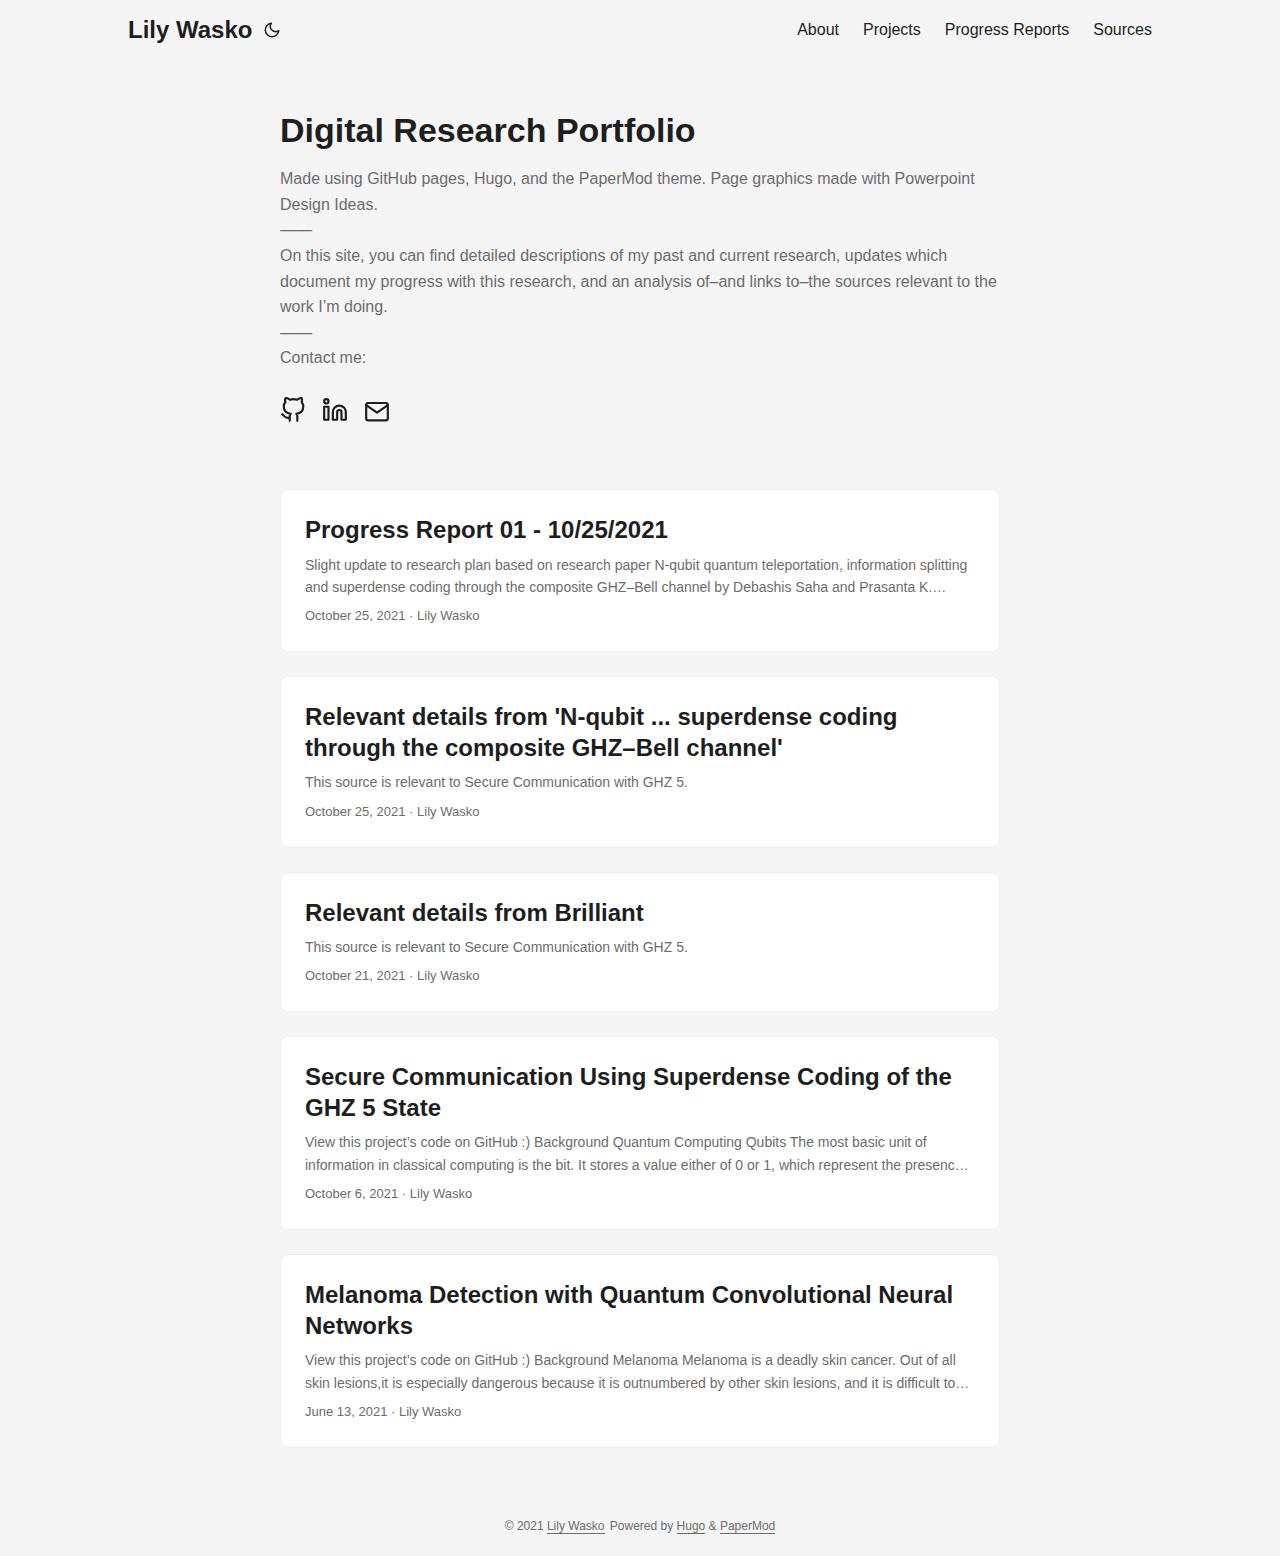
==== index.html @ b78b4230 "version 4.0" ====
<!DOCTYPE html>
<html lang="en" dir="auto">

<head><meta charset="utf-8">
<meta http-equiv="X-UA-Compatible" content="IE=edge">
<meta name="viewport" content="width=device-width, initial-scale=1, shrink-to-fit=no">
<meta name="robots" content="index, follow">
<title>Lily Wasko</title>

<meta name="description" content="">
<meta name="author" content="Lily Wasko">
<link rel="canonical" href="https://8-bit-confusion.github.io/" />
<link crossorigin="anonymous" href="/assets/css/stylesheet.min.6f60056d44d3f7eb69a4bc6c332b59960f3a995802bded244750232f33713c49.css" integrity="sha256-b2AFbUTT9&#43;tppLxsMytZlg86mVgCve0kR1AjLzNxPEk=" rel="preload stylesheet" as="style">
<link rel="icon" href="https://8-bit-confusion.github.io/favicon.ico">
<link rel="icon" type="image/png" sizes="16x16" href="https://8-bit-confusion.github.io/favicon-16x16.png">
<link rel="icon" type="image/png" sizes="32x32" href="https://8-bit-confusion.github.io/favicon-32x32.png">
<link rel="apple-touch-icon" href="https://8-bit-confusion.github.io/apple-touch-icon.png">
<link rel="mask-icon" href="https://8-bit-confusion.github.io/safari-pinned-tab.svg">
<meta name="theme-color" content="#2e2e33">
<meta name="msapplication-TileColor" content="#2e2e33">
<meta name="generator" content="Hugo 0.83.1" />
<link rel="alternate" type="application/rss+xml" href="https://8-bit-confusion.github.io/index.xml">
<link rel="alternate" type="application/json" href="https://8-bit-confusion.github.io/index.json">
<noscript>
    <style>
        #theme-toggle,
        .top-link {
            display: none;
        }

    </style>
</noscript><meta property="og:title" content="Lily Wasko" />
<meta property="og:description" content="" />
<meta property="og:type" content="website" />
<meta property="og:url" content="https://8-bit-confusion.github.io/" />

<meta name="twitter:card" content="summary"/>
<meta name="twitter:title" content="Lily Wasko"/>
<meta name="twitter:description" content=""/>

<script type="application/ld+json">
{
  "@context": "https://schema.org",
  "@type": "Organization",
  "name": "Lily Wasko",
  "url": "https://8-bit-confusion.github.io",
  "description": "",
  "thumbnailUrl": "https://8-bit-confusion.github.io/favicon.ico",
  "sameAs": [
      "https://github.com/8-bit-confusion", "https://www.linkedin.com/in/lily-wasko", "/"
  ]
}
</script>
</head>

<body class="list" id="top">
<script>
    if (localStorage.getItem("pref-theme") === "dark") {
        document.body.classList.add('dark');
    }

</script>

<header class="header">
    <nav class="nav">
        <div class="logo">
            <a href="https://8-bit-confusion.github.io" accesskey="h" title="Lily Wasko (Alt + H)">Lily Wasko</a>
            <span class="logo-switches">
                <button id="theme-toggle" accesskey="t" title="(Alt + T)">
                    <svg id="moon" xmlns="http://www.w3.org/2000/svg" width="24" height="24" viewBox="0 0 24 24"
                        fill="none" stroke="currentColor" stroke-width="2" stroke-linecap="round"
                        stroke-linejoin="round">
                        <path d="M21 12.79A9 9 0 1 1 11.21 3 7 7 0 0 0 21 12.79z"></path>
                    </svg>
                    <svg id="sun" xmlns="http://www.w3.org/2000/svg" width="24" height="24" viewBox="0 0 24 24"
                        fill="none" stroke="currentColor" stroke-width="2" stroke-linecap="round"
                        stroke-linejoin="round">
                        <circle cx="12" cy="12" r="5"></circle>
                        <line x1="12" y1="1" x2="12" y2="3"></line>
                        <line x1="12" y1="21" x2="12" y2="23"></line>
                        <line x1="4.22" y1="4.22" x2="5.64" y2="5.64"></line>
                        <line x1="18.36" y1="18.36" x2="19.78" y2="19.78"></line>
                        <line x1="1" y1="12" x2="3" y2="12"></line>
                        <line x1="21" y1="12" x2="23" y2="12"></line>
                        <line x1="4.22" y1="19.78" x2="5.64" y2="18.36"></line>
                        <line x1="18.36" y1="5.64" x2="19.78" y2="4.22"></line>
                    </svg>
                </button>
            </span>
        </div>
        <ul id="menu">
            <li>
                <a href="https://8-bit-confusion.github.io/about/" title="About">
                    <span>About</span>
                </a>
            </li>
            <li>
                <a href="https://8-bit-confusion.github.io/en/projects/" title="Projects">
                    <span>Projects</span>
                </a>
            </li>
            <li>
                <a href="https://8-bit-confusion.github.io/progress-reports" title="Progress Reports">
                    <span>Progress Reports</span>
                </a>
            </li>
            <li>
                <a href="https://8-bit-confusion.github.io/sources/" title="Sources">
                    <span>Sources</span>
                </a>
            </li>
        </ul>
    </nav>
</header>
<main class="main"> 
<article class="first-entry home-info">
    <header class="entry-header">
        <h1>Digital Research Portfolio</h1>
    </header>
    <section class="entry-content">
        <p>Made using GitHub pages, Hugo, and the PaperMod theme. Page graphics made with Powerpoint Design Ideas. <br> &mdash;&mdash; <br> On this site, you can find detailed descriptions of my past and current research, updates which document my progress with this research, and an analysis of&ndash;and links to&ndash;the sources relevant to the work I&rsquo;m doing. <br> &mdash;&mdash; <br> Contact me:</p>
    </section>
    <footer class="entry-footer">
        <div class="social-icons">
    <a href="https://github.com/8-bit-confusion" target="_blank" rel="noopener noreferrer me" title="Github">
        <svg xmlns="http://www.w3.org/2000/svg" viewBox="0 0 24 24" fill="none" stroke="currentColor" stroke-width="2"
    stroke-linecap="round" stroke-linejoin="round">
    <path
        d="M9 19c-5 1.5-5-2.5-7-3m14 6v-3.87a3.37 3.37 0 0 0-.94-2.61c3.14-.35 6.44-1.54 6.44-7A5.44 5.44 0 0 0 20 4.77 5.07 5.07 0 0 0 19.91 1S18.73.65 16 2.48a13.38 13.38 0 0 0-7 0C6.27.65 5.09 1 5.09 1A5.07 5.07 0 0 0 5 4.77a5.44 5.44 0 0 0-1.5 3.78c0 5.42 3.3 6.61 6.44 7A3.37 3.37 0 0 0 9 18.13V22">
    </path>
</svg>
    </a>
    <a href="https://www.linkedin.com/in/lily-wasko" target="_blank" rel="noopener noreferrer me" title="Linkedin">
        <svg xmlns="http://www.w3.org/2000/svg" viewBox="0 0 24 24" fill="none" stroke="currentColor" stroke-width="2"
    stroke-linecap="round" stroke-linejoin="round">
    <path d="M16 8a6 6 0 0 1 6 6v7h-4v-7a2 2 0 0 0-2-2 2 2 0 0 0-2 2v7h-4v-7a6 6 0 0 1 6-6z"></path>
    <rect x="2" y="9" width="4" height="12"></rect>
    <circle cx="4" cy="4" r="2"></circle>
</svg>
    </a>
    <a href="/" target="_blank" rel="noopener noreferrer me" title="Email">
        <svg xmlns="http://www.w3.org/2000/svg" viewBox="0 0 24 21" fill="none" stroke="currentColor" stroke-width="2"
    stroke-linecap="round" stroke-linejoin="round">
    <path d="M4 4h16c1.1 0 2 .9 2 2v12c0 1.1-.9 2-2 2H4c-1.1 0-2-.9-2-2V6c0-1.1.9-2 2-2z"></path>
    <polyline points="22,6 12,13 2,6"></polyline>
</svg>
    </a>
</div>

    </footer>
</article>

<article class="post-entry"> 
  <header class="entry-header">
    <h2>Progress Report 01 - 10/25/2021
    </h2>
  </header>
  <section class="entry-content">
    <p>Slight update to research plan based on research paper
N-qubit quantum teleportation, information splitting and superdense coding through the composite GHZ–Bell channel
by Debashis Saha and Prasanta K. Panigrahi:
Since N&#43;1 qubits must be acted on in order to encode 2N &#43; 1 classical bits, the pure GHZ 5 state is useless for superdense coding, and is being abandoned for the secure communication demo in favor of the composite GHZ-Bell state outlined in the research above....</p>
  </section>
  <footer class="entry-footer">October 25, 2021&nbsp;·&nbsp;Lily Wasko</footer>
  <a class="entry-link" aria-label="post link to Progress Report 01 - 10/25/2021" href="https://8-bit-confusion.github.io/en/progress-reports/10-25-2021/"></a>
</article>

<article class="post-entry"> 
  <header class="entry-header">
    <h2>Relevant details from &#39;N-qubit ... superdense coding through the composite GHZ–Bell channel&#39;
    </h2>
  </header>
  <section class="entry-content">
    <p>This source is relevant to Secure Communication with GHZ 5.</p>
  </section>
  <footer class="entry-footer">October 25, 2021&nbsp;·&nbsp;Lily Wasko</footer>
  <a class="entry-link" aria-label="post link to Relevant details from &#39;N-qubit ... superdense coding through the composite GHZ–Bell channel&#39;" href="https://8-bit-confusion.github.io/en/sources/d-saha-and-p-panigrah/"></a>
</article>

<article class="post-entry"> 
  <header class="entry-header">
    <h2>Relevant details from Brilliant
    </h2>
  </header>
  <section class="entry-content">
    <p>This source is relevant to Secure Communication with GHZ 5.</p>
  </section>
  <footer class="entry-footer">October 21, 2021&nbsp;·&nbsp;Lily Wasko</footer>
  <a class="entry-link" aria-label="post link to Relevant details from Brilliant" href="https://8-bit-confusion.github.io/en/sources/brilliant/"></a>
</article>

<article class="post-entry"> 
  <header class="entry-header">
    <h2>Secure Communication Using Superdense Coding of the GHZ 5 State
    </h2>
  </header>
  <section class="entry-content">
    <p>View this project’s code on GitHub :)
Background  Quantum Computing  Qubits  The most basic unit of information in classical computing is the bit. It stores a value either of 0 or 1, which represent the presence or absence of electrons in a transistor.
In quantum computing, however, the most basic unit of information is the qubit. A qubit, like a bit, can store either 0 or 1, but it also has the unique ability to store a value that is both 0 and 1: a superposition state....</p>
  </section>
  <footer class="entry-footer">October 6, 2021&nbsp;·&nbsp;Lily Wasko</footer>
  <a class="entry-link" aria-label="post link to Secure Communication Using Superdense Coding of the GHZ 5 State" href="https://8-bit-confusion.github.io/en/projects/qsdc-comm/"></a>
</article>

<article class="post-entry"> 
  <header class="entry-header">
    <h2>Melanoma Detection with Quantum Convolutional Neural Networks
    </h2>
  </header>
  <section class="entry-content">
    <p>View this project’s code on GitHub :)
Background  Melanoma  Melanoma is a deadly skin cancer. Out of all skin lesions,it is especially dangerous because it is outnumbered by other skin lesions, and it is difficult to identify. However, melanoma is best treated when caught early, so treatment relies on rapid identification.
According to the Skin Cancer Foundation, an estimated 7,180 people will die from melanoma in 2021 alone....</p>
  </section>
  <footer class="entry-footer">June 13, 2021&nbsp;·&nbsp;Lily Wasko</footer>
  <a class="entry-link" aria-label="post link to Melanoma Detection with Quantum Convolutional Neural Networks" href="https://8-bit-confusion.github.io/en/projects/mdwqcnn/"></a>
</article>
    </main>
    
<footer class="footer">
    <span>&copy; 2021 <a href="https://8-bit-confusion.github.io">Lily Wasko</a></span>
    <span>
        Powered by
        <a href="https://gohugo.io/" rel="noopener noreferrer" target="_blank">Hugo</a> &
        <a href="https://git.io/hugopapermod" rel="noopener" target="_blank">PaperMod</a>
    </span>
</footer>
<a href="#top" aria-label="go to top" title="Go to Top (Alt + G)" class="top-link" id="top-link" accesskey="g">
    <svg xmlns="http://www.w3.org/2000/svg" viewBox="0 0 12 6" fill="currentColor">
        <path d="M12 6H0l6-6z" />
    </svg>
</a>

<script>
    let menu = document.getElementById('menu')
    menu.scrollLeft = localStorage.getItem("menu-scroll-position");
    menu.onscroll = function () {
        localStorage.setItem("menu-scroll-position", menu.scrollLeft);
    }

    document.querySelectorAll('a[href^="#"]').forEach(anchor => {
        anchor.addEventListener("click", function (e) {
            e.preventDefault();
            var id = this.getAttribute("href").substr(1);
            if (!window.matchMedia('(prefers-reduced-motion: reduce)').matches) {
                document.querySelector(`[id='${decodeURIComponent(id)}']`).scrollIntoView({
                    behavior: "smooth"
                });
            } else {
                document.querySelector(`[id='${decodeURIComponent(id)}']`).scrollIntoView();
            }
            if (id === "top") {
                history.replaceState(null, null, " ");
            } else {
                history.pushState(null, null, `#${id}`);
            }
        });
    });

</script>
<script>
    var mybutton = document.getElementById("top-link");
    window.onscroll = function () {
        if (document.body.scrollTop > 800 || document.documentElement.scrollTop > 800) {
            mybutton.style.visibility = "visible";
            mybutton.style.opacity = "1";
        } else {
            mybutton.style.visibility = "hidden";
            mybutton.style.opacity = "0";
        }
    };

</script>
<script>
    document.getElementById("theme-toggle").addEventListener("click", () => {
        if (document.body.className.includes("dark")) {
            document.body.classList.remove('dark');
            localStorage.setItem("pref-theme", 'light');
        } else {
            document.body.classList.add('dark');
            localStorage.setItem("pref-theme", 'dark');
        }
    })

</script>
</body>

</html>
---- assets/css/stylesheet.min.6f60056d44d3f7eb69a4bc6c332b59960f3a995802bded244750232f33713c49.css ----
:root{--gap:24px;--content-gap:20px;--nav-width:1024px;--main-width:720px;--header-height:60px;--footer-height:60px;--radius:8px;--theme:rgb(255, 255, 255);--entry:rgb(255, 255, 255);--primary:rgb(30, 30, 30);--secondary:rgb(108, 108, 108);--tertiary:rgb(214, 214, 214);--content:rgb(31, 31, 31);--hljs-bg:rgb(28, 29, 33);--code-bg:rgb(245, 245, 245);--border:rgb(238, 238, 238)}.dark{--theme:rgb(29, 30, 32);--entry:rgb(46, 46, 51);--primary:rgb(218, 218, 219);--secondary:rgb(155, 156, 157);--tertiary:rgb(65, 66, 68);--content:rgb(196, 196, 197);--hljs-bg:rgb(46, 46, 51);--code-bg:rgb(55, 56, 62);--border:rgb(51, 51, 51)}.list{background:var(--code-bg)}.dark.list{background:var(--theme)}*,::after,::before{box-sizing:border-box}html{-webkit-tap-highlight-color:transparent;overflow-y:scroll}a,button,body,h1,h2,h3,h4,h5,h6{color:var(--primary)}body{font-family:-apple-system,BlinkMacSystemFont,segoe ui,Roboto,Oxygen,Ubuntu,Cantarell,open sans,helvetica neue,sans-serif;font-size:18px;line-height:1.6;word-break:break-word;background:var(--theme)}article,aside,figcaption,figure,footer,header,hgroup,main,nav,section,table{display:block}h1,h2,h3,h4,h5,h6{line-height:1.2}h1,h2,h3,h4,h5,h6,p{margin-top:0;margin-bottom:0}ul{padding:0}a{text-decoration:none}body,figure,ul{margin:0}table{width:100%;border-collapse:collapse;border-spacing:0;overflow-x:auto;word-break:keep-all}button,input,textarea{padding:0;font:inherit;background:0 0;border:0}input,textarea{outline:0}button,input[type=button],input[type=submit]{cursor:pointer}input:-webkit-autofill,textarea:-webkit-autofill{box-shadow:0 0 0 50px var(--theme)inset}img{display:block;max-width:100%}::-webkit-scrollbar-track{background:0 0}.list:not(.dark)::-webkit-scrollbar-track{background:var(--code-bg)}::-webkit-scrollbar-thumb{background:var(--tertiary);border:5px solid var(--theme);border-radius:var(--radius)}.list:not(.dark)::-webkit-scrollbar-thumb{border:5px solid var(--code-bg)}::-webkit-scrollbar-thumb:hover{background:var(--secondary)}.not-found{position:absolute;left:0;right:0;display:flex;align-items:center;justify-content:center;height:80%;font-size:160px;font-weight:700}.archive-posts{width:100%;font-size:16px}.archive-year{margin-top:40px}.archive-year:not(:last-of-type){border-bottom:2px solid var(--border)}.archive-month{display:flex;align-items:flex-start;padding:10px 0}.archive-month-header{margin:25px 0;width:200px}.archive-month:not(:last-of-type){border-bottom:1px solid var(--border)}.archive-entry{position:relative;padding:5px;margin:10px 0}.archive-entry-title{margin:5px 0;font-weight:400}.archive-count,.archive-meta{color:var(--secondary);font-size:14px}.footer,.top-link{font-size:12px;color:var(--secondary)}.footer{max-width:calc(var(--main-width) + var(--gap) * 2);margin:auto;padding:calc((var(--footer-height) - var(--gap))/2)var(--gap);text-align:center;line-height:24px}.footer span{margin-inline-start:1px;margin-inline-end:1px}.footer span:last-child{white-space:nowrap}.footer a{color:inherit;border-bottom:1px solid var(--secondary)}.footer a:hover{border-bottom:1px solid var(--primary)}.top-link{visibility:hidden;position:fixed;bottom:60px;right:30px;z-index:99;background:var(--tertiary);width:42px;height:42px;padding:12px;border-radius:64px;transition:visibility .5s,opacity .8s linear}.top-link,.top-link svg{filter:drop-shadow(0 0 0 var(--theme))}.footer a:hover,.top-link:hover{color:var(--primary)}.top-link:focus,#theme-toggle:focus{outline:0}.nav{display:flex;flex-wrap:wrap;justify-content:space-between;max-width:calc(var(--nav-width) + var(--gap) * 2);margin-inline-start:auto;margin-inline-end:auto;line-height:var(--header-height)}.nav a{display:block}.logo,#menu{display:flex;margin:auto var(--gap)}.logo{flex-wrap:inherit}.logo a{font-size:24px;font-weight:700}.logo a img{display:inline;vertical-align:middle;pointer-events:none;transform:translate(0,-10%);border-radius:6px;margin-inline-end:8px}#theme-toggle svg{height:18px}button#theme-toggle{font-size:26px;margin:auto 4px}body.dark #moon{vertical-align:middle;display:none}body:not(.dark) #sun{display:none}#menu{list-style:none;word-break:keep-all;overflow-x:auto;white-space:nowrap}#menu li+li{margin-inline-start:var(--gap)}#menu a{font-size:16px}#menu .active{font-weight:500;border-bottom:2px solid}.lang-switch li,.lang-switch ul,.logo-switches{display:inline-flex;margin:auto 4px}.lang-switch{display:flex;flex-wrap:inherit}.lang-switch a{margin:auto 3px;font-size:16px;font-weight:500}.logo-switches{flex-wrap:inherit}.main{position:relative;min-height:calc(100vh - var(--header-height) - var(--footer-height));max-width:calc(var(--main-width) + var(--gap) * 2);margin:auto;padding:var(--gap)}.page-header h1{font-size:40px}.pagination{display:flex}.pagination a{color:var(--theme);font-size:13px;line-height:36px;background:var(--primary);border-radius:calc(36px/2);padding:0 16px}.pagination .next{margin-inline-start:auto}.social-icons{padding:12px 0}.social-icons a:not(:last-of-type){margin-inline-end:12px}.social-icons a svg{height:26px;width:26px}code{direction:ltr}div.highlight,pre{position:relative}.copy-code{display:none;position:absolute;top:4px;right:4px;color:rgba(255,255,255,.8);background:rgba(78,78,78,.8);border-radius:var(--radius);padding:0 5px;font-size:14px}div.highlight:hover .copy-code,pre:hover .copy-code{display:block}.first-entry{position:relative;display:flex;flex-direction:column;justify-content:center;min-height:320px;margin:var(--gap)0 calc(var(--gap) * 2)}.first-entry .entry-header{overflow:hidden;display:-webkit-box;-webkit-box-orient:vertical;-webkit-line-clamp:3}.first-entry .entry-header h1{font-size:34px;line-height:1.3}.first-entry .entry-content{margin:14px 0;font-size:16px;-webkit-line-clamp:3}.first-entry .entry-footer{font-size:14px}.home-info .entry-content{-webkit-line-clamp:unset}.post-entry{position:relative;margin-bottom:var(--gap);padding:var(--gap);background:var(--entry);border-radius:var(--radius);transition:transform .1s;border:1px solid var(--border)}.post-entry:active{transform:scale(.96)}.tag-entry .entry-cover{display:none}.entry-header h2{font-size:24px;line-height:1.3}.entry-content{margin:8px 0;color:var(--secondary);font-size:14px;line-height:1.6;overflow:hidden;display:-webkit-box;-webkit-box-orient:vertical;-webkit-line-clamp:2}.entry-footer{color:var(--secondary);font-size:13px}.entry-link{position:absolute;left:0;right:0;top:0;bottom:0}.entry-cover,.entry-isdraft{font-size:14px;color:var(--secondary)}.entry-cover{margin-bottom:var(--gap);text-align:center}.entry-cover img{border-radius:var(--radius);pointer-events:none;width:100%;height:auto}.entry-cover a{color:var(--secondary);box-shadow:0 1px 0 var(--primary)}.page-header,.post-header{margin:24px auto var(--content-gap)}.post-title{margin-bottom:2px;font-size:40px}.post-description{margin-top:10px;margin-bottom:5px}.post-meta,.breadcrumbs{color:var(--secondary);font-size:14px;display:flex;flex-wrap:wrap}.post-meta .i18n_list li{display:inline-flex;list-style:none;margin:auto 3px;box-shadow:0 1px 0 var(--secondary)}.breadcrumbs a{font-size:16px}.post-content{color:var(--content)}.post-content h3,.post-content h4,.post-content h5,.post-content h6{margin:24px 0 16px}.post-content h1{margin:40px auto 32px;font-size:40px}.post-content h2{margin:32px auto 24px;font-size:32px}.post-content h3{font-size:24px}.post-content h4{font-size:16px}.post-content h5{font-size:14px}.post-content h6{font-size:12px}.post-content a,.toc a:hover{box-shadow:0 1px}.post-content a code{margin:auto 0;border-radius:0;box-shadow:0 -1px 0 var(--primary)inset}.post-content del{text-decoration:none;background:linear-gradient(to right,var(--primary) 100%,transparent 0)0/1px 1px repeat-x}.post-content dl,.post-content ol,.post-content p,.post-content figure,.post-content ul{margin-bottom:var(--content-gap)}.post-content ol,.post-content ul{padding-inline-start:20px}.post-content li{margin-top:5px}.post-content li p{margin-bottom:0}.post-content dl{display:flex;flex-wrap:wrap;margin:0}.post-content dt{width:25%;font-weight:700}.post-content dd{width:75%;margin-inline-start:0;padding-inline-start:10px}.post-content dd~dd,.post-content dt~dt{margin-top:10px}.post-content table{margin-bottom:32px}.post-content table th,.post-content table:not(.highlighttable,.highlight table,.gist .highlight) td{min-width:80px;padding:12px 8px;line-height:1.5;border-bottom:1px solid var(--border)}.post-content table th{font-size:14px;text-align:start}.post-content table:not(.highlighttable) td code:only-child{margin:auto 0}.post-content .highlight table{border-radius:var(--radius)}.post-content .highlight:not(table),.post-content pre{margin:10px auto;background:var(--hljs-bg)!important;border-radius:var(--radius)}.post-content li>.highlight{margin-inline-end:0}.post-content ul pre{margin-inline-start:calc(var(--gap) * -2)}.post-content .highlight pre{margin:0}.post-content .highlighttable{table-layout:fixed}.post-content .highlighttable td:first-child{width:40px}.post-content .highlighttable td .linenodiv{padding-inline-end:0!important}.post-content .highlighttable td .highlight,.post-content .highlighttable td .linenodiv pre{margin-bottom:0}.post-content .highlighttable td .highlight pre code::-webkit-scrollbar{display:none}.post-content code{margin:auto 4px;padding:4px 6px;font-size:.78em;line-height:1.5;background:var(--code-bg);border-radius:2px}.post-content pre code{display:block;margin:auto 0;padding:10px;color:#d5d5d6;background:0 0;border-radius:0;overflow-x:auto;word-break:break-all}.post-content blockquote{margin:20px 0;padding:0 14px;border-inline-start:3px solid var(--primary)}.post-content hr{margin:30px 0;height:2px;background:var(--tertiary);border-top:0;border-bottom:0}.post-content iframe{max-width:100%}.post-content img{border-radius:4px;margin:1rem 0}.post-content img[src*="#center"]{margin:1rem auto}.post-content figure.align-center{text-align:center}.post-content figure>figcaption{color:var(--primary);font-size:16px;font-weight:700;margin:8px 0 16px}.post-content figure>figcaption>p{color:var(--secondary);font-size:14px;font-weight:400}.toc{margin:0 2px 40px;border:1px solid var(--border);background:var(--code-bg);border-radius:var(--radius);padding:.4em}.dark .toc{background:var(--entry)}.toc details summary{cursor:zoom-in;margin-inline-start:20px}.toc details[open] summary{cursor:zoom-out}.toc .details{display:inline;font-weight:500}.toc .inner{margin:0 20px;padding:10px 20px}.toc li ul{margin-inline-start:var(--gap)}.toc summary:focus{outline:0}.post-footer{margin-top:56px}.post-tags li{display:inline-block;margin-inline-end:3px;margin-bottom:5px}.post-tags a,.share-buttons,.paginav{border-radius:var(--radius);background:var(--code-bg);border:1px solid var(--border)}.post-tags a{display:block;padding-inline-start:14px;padding-inline-end:14px;color:var(--secondary);font-size:14px;line-height:34px;background:var(--code-bg)}.post-tags a:hover,.paginav a:hover{background:var(--border)}.share-buttons{margin:14px 0;padding-inline-start:var(--radius);display:flex;justify-content:center;overflow-x:auto}.share-buttons a{margin-top:10px}.share-buttons a:not(:last-of-type){margin-inline-end:12px}.share-buttons a svg{height:30px;width:30px;fill:currentColor;transition:transform .1s}.share-buttons svg:active{transform:scale(.96)}h1:hover .anchor,h2:hover .anchor,h3:hover .anchor,h4:hover .anchor,h5:hover .anchor,h6:hover .anchor{display:inline-flex;color:var(--secondary);margin-inline-start:8px;font-weight:500}.post-content :not(table) ::-webkit-scrollbar-thumb{border:2px solid var(--hljs-bg);background:#717175}.post-content :not(table) ::-webkit-scrollbar-thumb:hover{background:#a3a3a5}.gist table::-webkit-scrollbar-thumb{border:2px solid #fff;background:#adadad}.gist table::-webkit-scrollbar-thumb:hover{background:#707070}.post-content table::-webkit-scrollbar-thumb{border-width:2px}.paginav{margin:10px 0;display:flex;line-height:30px;border-radius:var(--radius)}.paginav a{padding-inline-start:14px;padding-inline-end:14px;border-radius:var(--radius)}.paginav .title{letter-spacing:1px;text-transform:uppercase;font-size:small;color:var(--secondary)}.paginav .prev,.paginav .next{width:50%}.paginav span:hover:not(.title){box-shadow:0 1px}.paginav .next{margin-inline-start:auto;text-align:right}[dir=rtl] .paginav .next{text-align:left}.buttons,.main .profile{display:flex;justify-content:center}.main .profile{align-items:center;min-height:calc(100vh - var(--header-height) - var(--footer-height) - (var(--gap) * 2));text-align:center}.profile .profile_inner h1{padding:12px 0}.profile img{display:inline-table;border-radius:50%;pointer-events:none}.buttons{flex-wrap:wrap;max-width:400px;margin:0 auto}.button{background:var(--tertiary);border-radius:var(--radius);margin:8px;padding:6px;transition:transform .1s}.button-inner{padding:0 8px}.button:active{transform:scale(.96)}#searchbox input{padding:4px 10px;width:100%;color:var(--primary);font-weight:700;border:2px solid var(--tertiary);border-radius:var(--radius)}#searchbox input:focus{border-color:var(--secondary)}#searchResults li{list-style:none;border-radius:var(--radius);padding:10px;margin:10px 0;position:relative;font-weight:500}#searchResults{margin:10px 0;width:100%}#searchResults li:active{transition:transform .1s;transform:scale(.98)}#searchResults a{position:absolute;width:100%;height:100%;top:0;left:0;outline:none}#searchResults .focus{transform:scale(.98);border:2px solid var(--tertiary)}.terms-tags li{display:inline-block;margin:10px;font-weight:500}.terms-tags a{display:block;padding:3px 10px;background:var(--tertiary);border-radius:6px;transition:transform .1s}.terms-tags a:active{background:var(--tertiary);transform:scale(.96)}.hljs-comment,.hljs-quote{color:#b6b18b}.hljs-deletion,.hljs-name,.hljs-regexp,.hljs-selector-class,.hljs-selector-id,.hljs-tag,.hljs-template-variable,.hljs-variable{color:#eb3c54}.hljs-built_in,.hljs-builtin-name,.hljs-link,.hljs-literal,.hljs-meta,.hljs-number,.hljs-params,.hljs-type{color:#e7ce56}.hljs-attribute{color:#ee7c2b}.hljs-addition,.hljs-bullet,.hljs-string,.hljs-symbol{color:#4fb4d7}.hljs-section,.hljs-title{color:#78bb65}.hljs-keyword,.hljs-selector-tag{color:#b45ea4}.hljs{display:block;overflow-x:auto;background:#1c1d21;color:#c0c5ce;padding:.5em}.hljs-emphasis{font-style:italic}.hljs-strong{font-weight:700}@media screen and (max-width:768px){:root{--gap:14px}.profile img{transform:scale(.85)}.first-entry{min-height:260px}.archive-month{flex-direction:column}.archive-year{margin-top:20px}.footer{padding:calc((var(--footer-height) - var(--gap) - 10px)/2)var(--gap)}}@media screen and (min-width:768px){::-webkit-scrollbar{width:19px;height:11px}}@media screen and (max-width:900px){.list .top-link{transform:translateY(-5rem)}}@media(prefers-reduced-motion){.terms-tags a:active,.button:active,.share-buttons svg:active,.post-entry:active,.top-link,#searchResults .focus,#searchResults li:active{transform:none}}
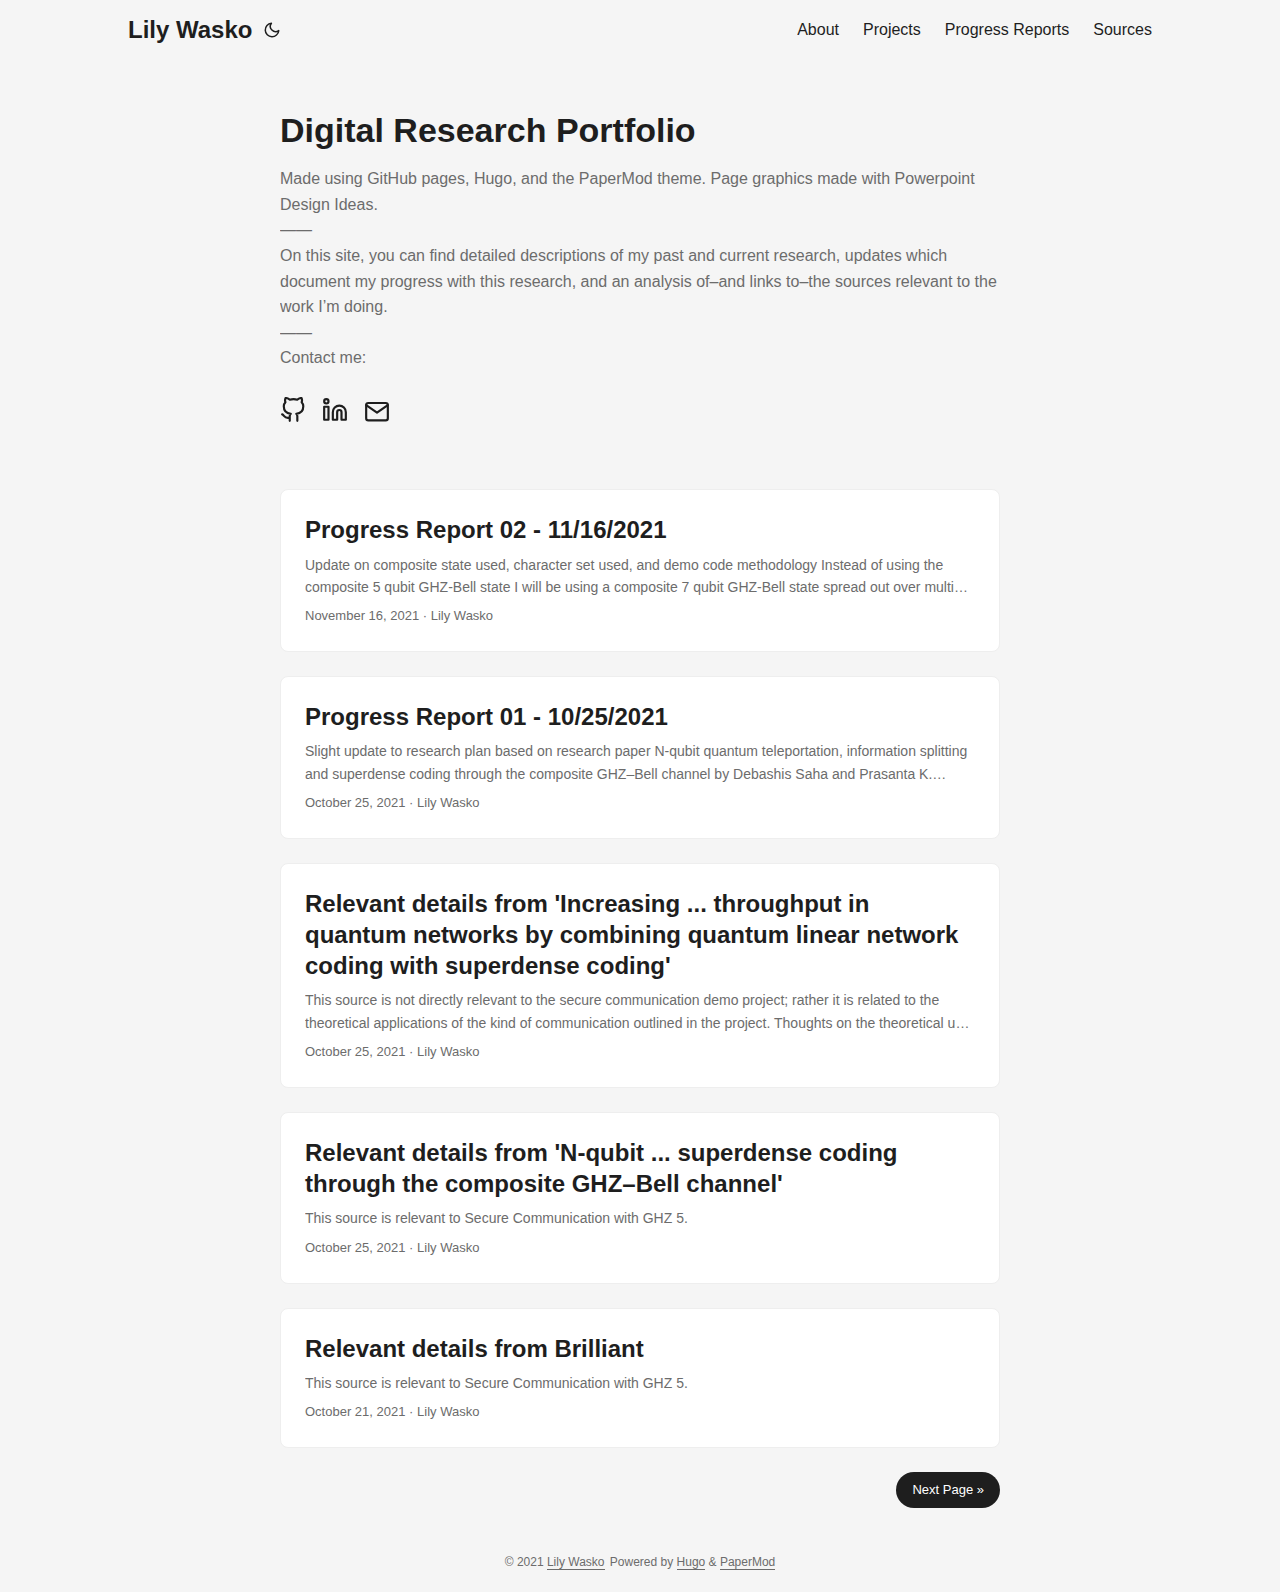
==== commit bb5615a4: "version 5.0" ====
--- a/index.html
+++ b/index.html
@@ -18,7 +18,7 @@
 <link rel="mask-icon" href="https://8-bit-confusion.github.io/safari-pinned-tab.svg">
 <meta name="theme-color" content="#2e2e33">
 <meta name="msapplication-TileColor" content="#2e2e33">
-<meta name="generator" content="Hugo 0.83.1" />
+<meta name="generator" content="Hugo 0.88.1" />
 <link rel="alternate" type="application/rss+xml" href="https://8-bit-confusion.github.io/index.xml">
 <link rel="alternate" type="application/json" href="https://8-bit-confusion.github.io/index.json">
 <noscript>
@@ -152,6 +152,23 @@
 
 <article class="post-entry"> 
   <header class="entry-header">
+    <h2>Progress Report 02 - 11/16/2021
+    </h2>
+  </header>
+  <section class="entry-content">
+    <p>Update on composite state used, character set used, and demo code methodology
+Instead of using the composite 5 qubit GHZ-Bell state
+I will be using a composite 7 qubit GHZ-Bell state
+spread out over multiple circuit runs on the quantum computer.
+Updated content
+To do this, I will be using super dense coding of one GHZ state and two Bell state entangled groups. The GHZ state and the first Bell state will be entangled, encoded, passed through a series of identity gates, decoded, and measured, and then the second Bell state will go through the same procedure....</p>
+  </section>
+  <footer class="entry-footer">November 16, 2021&nbsp;·&nbsp;Lily Wasko</footer>
+  <a class="entry-link" aria-label="post link to Progress Report 02 - 11/16/2021" href="https://8-bit-confusion.github.io/en/progress-reports/11-16-2021/"></a>
+</article>
+
+<article class="post-entry"> 
+  <header class="entry-header">
     <h2>Progress Report 01 - 10/25/2021
     </h2>
   </header>
@@ -167,6 +184,22 @@
 
 <article class="post-entry"> 
   <header class="entry-header">
+    <h2>Relevant details from &#39;Increasing ... throughput in quantum networks by combining quantum linear network coding with superdense coding&#39;
+    </h2>
+  </header>
+  <section class="entry-content">
+    <p>This source is not directly relevant to the secure communication demo project; rather it is related to the theoretical applications of the kind of communication outlined in the project.
+Thoughts on the theoretical use of qubits in quantum communication networks based on research paper
+Increasing the classical data throughput in quantum networks by combining quantum linear network coding with superdense coding
+by Steven Herbert:
+It is interesting to note the idea of having nodes A and B, each capable of generating entangled pairs, where B continually sends entangled pair halves to A and A continually sends those pairs, encoded, back to B....</p>
+  </section>
+  <footer class="entry-footer">October 25, 2021&nbsp;·&nbsp;Lily Wasko</footer>
+  <a class="entry-link" aria-label="post link to Relevant details from &#39;Increasing ... throughput in quantum networks by combining quantum linear network coding with superdense coding&#39;" href="https://8-bit-confusion.github.io/en/sources/s-herbert/"></a>
+</article>
+
+<article class="post-entry"> 
+  <header class="entry-header">
     <h2>Relevant details from &#39;N-qubit ... superdense coding through the composite GHZ–Bell channel&#39;
     </h2>
   </header>
@@ -188,34 +221,11 @@
   <footer class="entry-footer">October 21, 2021&nbsp;·&nbsp;Lily Wasko</footer>
   <a class="entry-link" aria-label="post link to Relevant details from Brilliant" href="https://8-bit-confusion.github.io/en/sources/brilliant/"></a>
 </article>
-
-<article class="post-entry"> 
-  <header class="entry-header">
-    <h2>Secure Communication Using Superdense Coding of the GHZ 5 State
-    </h2>
-  </header>
-  <section class="entry-content">
-    <p>View this project’s code on GitHub :)
-Background  Quantum Computing  Qubits  The most basic unit of information in classical computing is the bit. It stores a value either of 0 or 1, which represent the presence or absence of electrons in a transistor.
-In quantum computing, however, the most basic unit of information is the qubit. A qubit, like a bit, can store either 0 or 1, but it also has the unique ability to store a value that is both 0 and 1: a superposition state....</p>
-  </section>
-  <footer class="entry-footer">October 6, 2021&nbsp;·&nbsp;Lily Wasko</footer>
-  <a class="entry-link" aria-label="post link to Secure Communication Using Superdense Coding of the GHZ 5 State" href="https://8-bit-confusion.github.io/en/projects/qsdc-comm/"></a>
-</article>
-
-<article class="post-entry"> 
-  <header class="entry-header">
-    <h2>Melanoma Detection with Quantum Convolutional Neural Networks
-    </h2>
-  </header>
-  <section class="entry-content">
-    <p>View this project’s code on GitHub :)
-Background  Melanoma  Melanoma is a deadly skin cancer. Out of all skin lesions,it is especially dangerous because it is outnumbered by other skin lesions, and it is difficult to identify. However, melanoma is best treated when caught early, so treatment relies on rapid identification.
-According to the Skin Cancer Foundation, an estimated 7,180 people will die from melanoma in 2021 alone....</p>
-  </section>
-  <footer class="entry-footer">June 13, 2021&nbsp;·&nbsp;Lily Wasko</footer>
-  <a class="entry-link" aria-label="post link to Melanoma Detection with Quantum Convolutional Neural Networks" href="https://8-bit-confusion.github.io/en/projects/mdwqcnn/"></a>
-</article>
+<footer class="page-footer">
+  <nav class="pagination">
+    <a class="next" href="https://8-bit-confusion.github.io/page/2/">Next Page »</a>
+  </nav>
+</footer>
     </main>
     
 <footer class="footer">
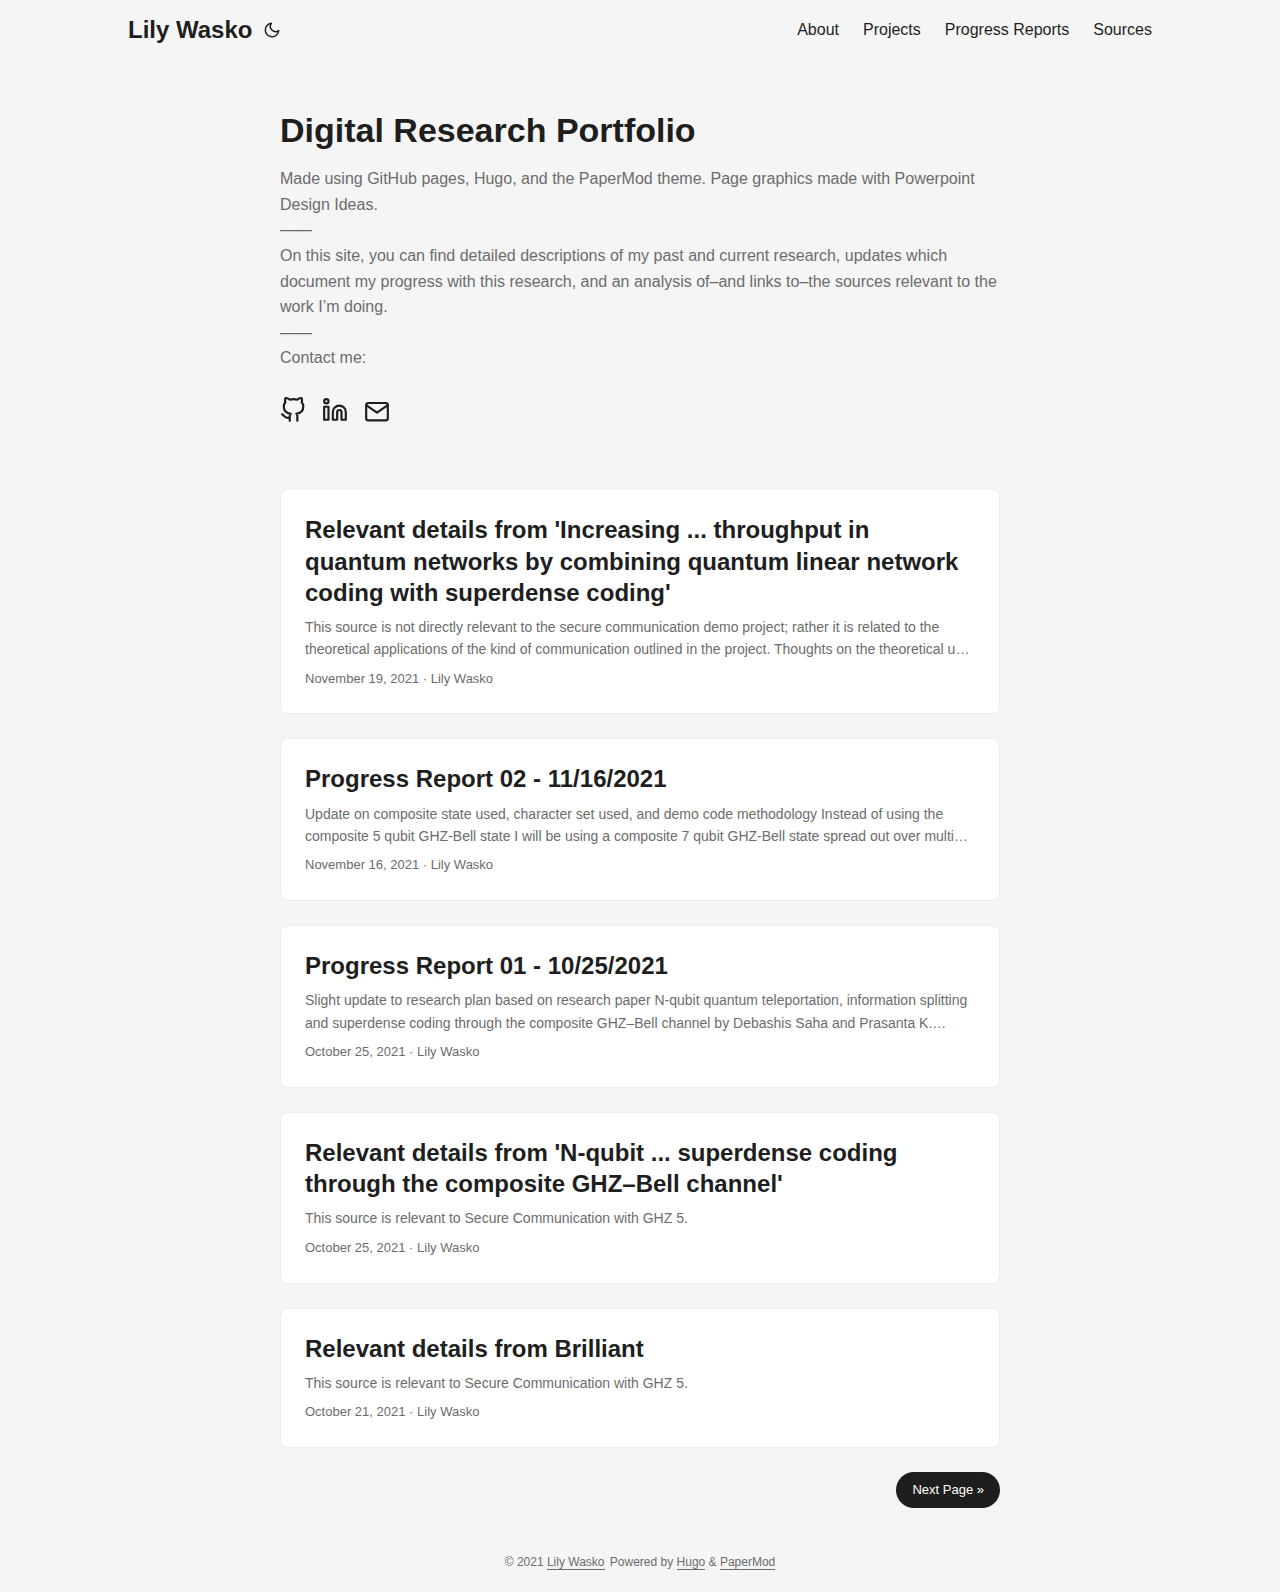
==== commit 50f230c5: "version 5.1" ====
--- a/index.html
+++ b/index.html
@@ -152,6 +152,22 @@
 
 <article class="post-entry"> 
   <header class="entry-header">
+    <h2>Relevant details from &#39;Increasing ... throughput in quantum networks by combining quantum linear network coding with superdense coding&#39;
+    </h2>
+  </header>
+  <section class="entry-content">
+    <p>This source is not directly relevant to the secure communication demo project; rather it is related to the theoretical applications of the kind of communication outlined in the project.
+Thoughts on the theoretical use of qubits in quantum communication networks based on research paper
+Increasing the classical data throughput in quantum networks by combining quantum linear network coding with superdense coding
+by Steven Herbert:
+It is interesting to note the idea of having nodes A and B, each capable of generating entangled pairs, where B continually sends entangled pair halves to A and A continually sends those pairs, encoded, back to B....</p>
+  </section>
+  <footer class="entry-footer">November 19, 2021&nbsp;·&nbsp;Lily Wasko</footer>
+  <a class="entry-link" aria-label="post link to Relevant details from &#39;Increasing ... throughput in quantum networks by combining quantum linear network coding with superdense coding&#39;" href="https://8-bit-confusion.github.io/en/sources/s-herbert/"></a>
+</article>
+
+<article class="post-entry"> 
+  <header class="entry-header">
     <h2>Progress Report 02 - 11/16/2021
     </h2>
   </header>
@@ -180,22 +196,6 @@
   </section>
   <footer class="entry-footer">October 25, 2021&nbsp;·&nbsp;Lily Wasko</footer>
   <a class="entry-link" aria-label="post link to Progress Report 01 - 10/25/2021" href="https://8-bit-confusion.github.io/en/progress-reports/10-25-2021/"></a>
-</article>
-
-<article class="post-entry"> 
-  <header class="entry-header">
-    <h2>Relevant details from &#39;Increasing ... throughput in quantum networks by combining quantum linear network coding with superdense coding&#39;
-    </h2>
-  </header>
-  <section class="entry-content">
-    <p>This source is not directly relevant to the secure communication demo project; rather it is related to the theoretical applications of the kind of communication outlined in the project.
-Thoughts on the theoretical use of qubits in quantum communication networks based on research paper
-Increasing the classical data throughput in quantum networks by combining quantum linear network coding with superdense coding
-by Steven Herbert:
-It is interesting to note the idea of having nodes A and B, each capable of generating entangled pairs, where B continually sends entangled pair halves to A and A continually sends those pairs, encoded, back to B....</p>
-  </section>
-  <footer class="entry-footer">October 25, 2021&nbsp;·&nbsp;Lily Wasko</footer>
-  <a class="entry-link" aria-label="post link to Relevant details from &#39;Increasing ... throughput in quantum networks by combining quantum linear network coding with superdense coding&#39;" href="https://8-bit-confusion.github.io/en/sources/s-herbert/"></a>
 </article>
 
 <article class="post-entry"> 
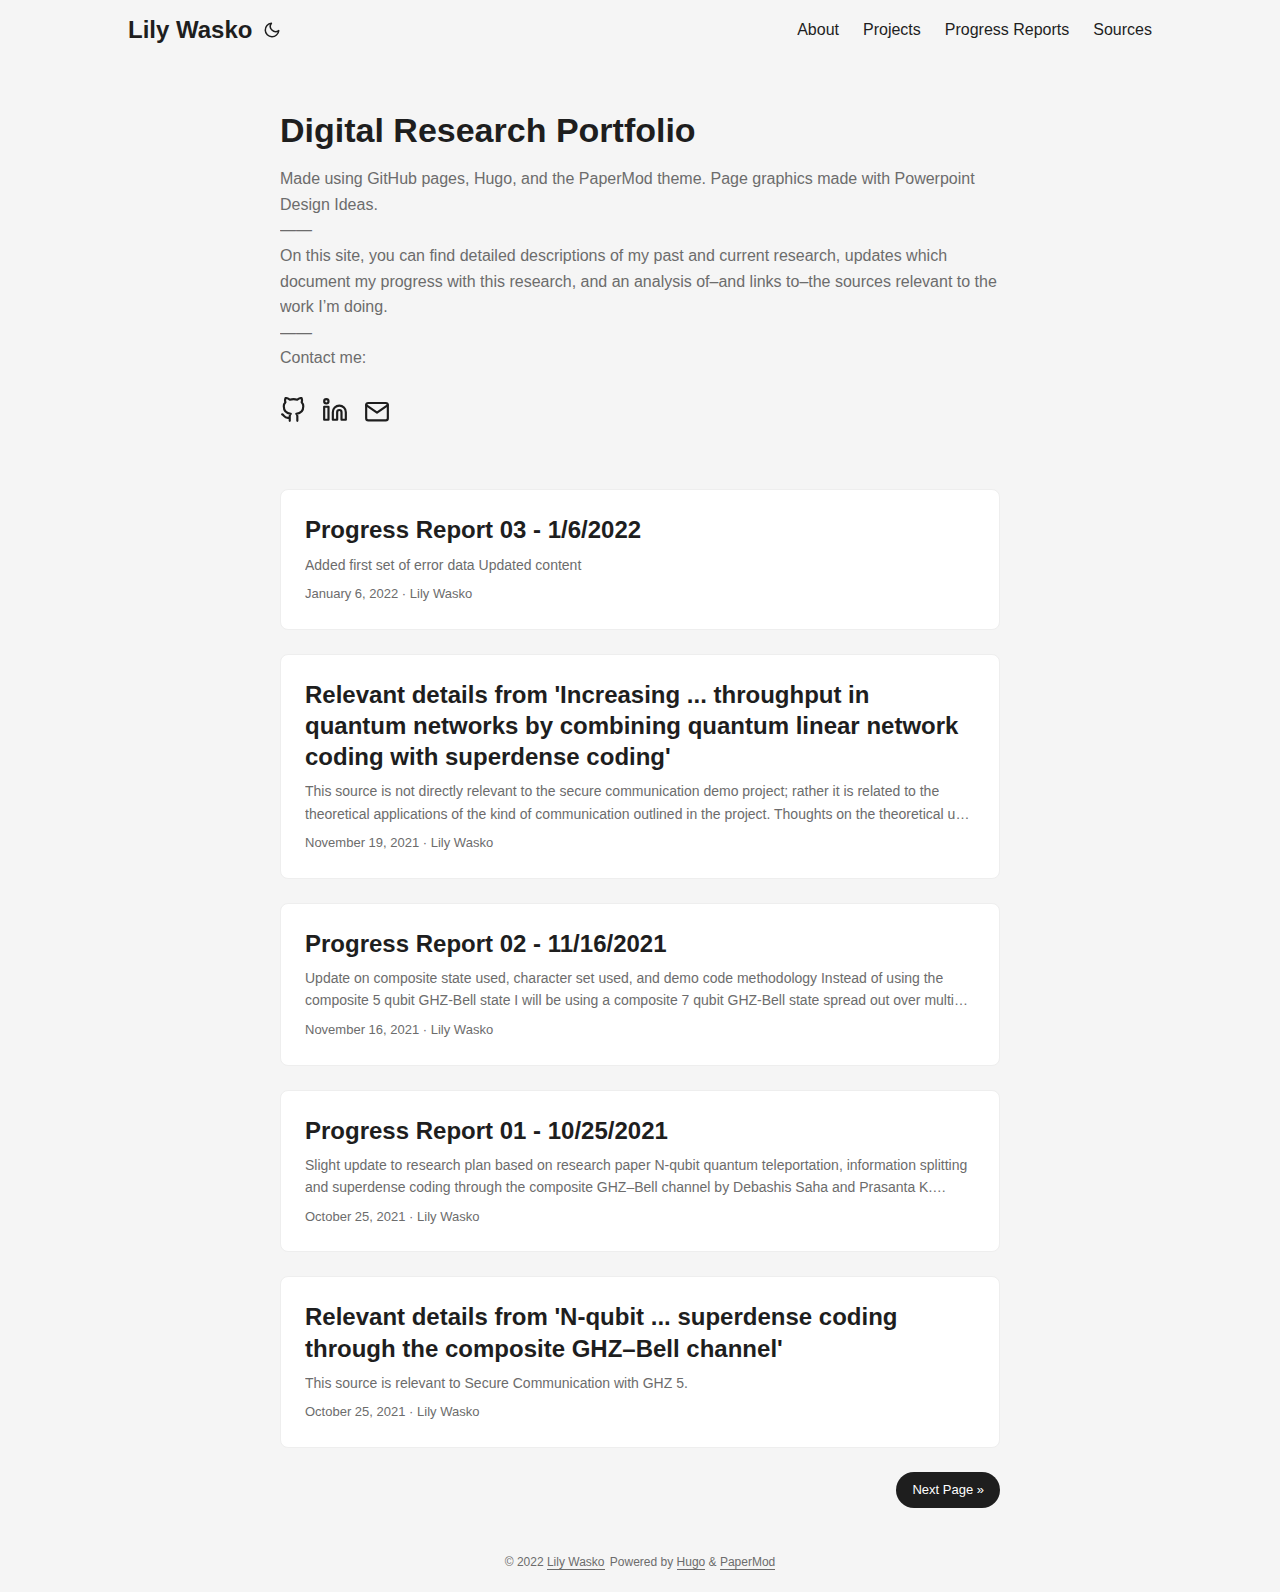
==== commit a9a765db: "version 6.0" ====
--- a/index.html
+++ b/index.html
@@ -10,7 +10,7 @@
 <meta name="description" content="">
 <meta name="author" content="Lily Wasko">
 <link rel="canonical" href="https://8-bit-confusion.github.io/" />
-<link crossorigin="anonymous" href="/assets/css/stylesheet.min.6f60056d44d3f7eb69a4bc6c332b59960f3a995802bded244750232f33713c49.css" integrity="sha256-b2AFbUTT9&#43;tppLxsMytZlg86mVgCve0kR1AjLzNxPEk=" rel="preload stylesheet" as="style">
+<link crossorigin="anonymous" href="/assets/css/stylesheet.min.c88963fe2d79462000fd0fb1b3737783c32855d340583e4523343f8735c787f0.css" integrity="sha256-yIlj/i15RiAA/Q&#43;xs3N3g8MoVdNAWD5FIzQ/hzXHh/A=" rel="preload stylesheet" as="style">
 <link rel="icon" href="https://8-bit-confusion.github.io/favicon.ico">
 <link rel="icon" type="image/png" sizes="16x16" href="https://8-bit-confusion.github.io/favicon-16x16.png">
 <link rel="icon" type="image/png" sizes="32x32" href="https://8-bit-confusion.github.io/favicon-32x32.png">
@@ -152,6 +152,19 @@
 
 <article class="post-entry"> 
   <header class="entry-header">
+    <h2>Progress Report 03 - 1/6/2022
+    </h2>
+  </header>
+  <section class="entry-content">
+    <p>Added first set of error data
+Updated content</p>
+  </section>
+  <footer class="entry-footer"><span title='2022-01-06 00:00:00 +0000 UTC'>January 6, 2022</span>&nbsp;·&nbsp;Lily Wasko</footer>
+  <a class="entry-link" aria-label="post link to Progress Report 03 - 1/6/2022" href="https://8-bit-confusion.github.io/en/progress-reports/1-6-2022/"></a>
+</article>
+
+<article class="post-entry"> 
+  <header class="entry-header">
     <h2>Relevant details from &#39;Increasing ... throughput in quantum networks by combining quantum linear network coding with superdense coding&#39;
     </h2>
   </header>
@@ -162,7 +175,7 @@
 by Steven Herbert:
 It is interesting to note the idea of having nodes A and B, each capable of generating entangled pairs, where B continually sends entangled pair halves to A and A continually sends those pairs, encoded, back to B....</p>
   </section>
-  <footer class="entry-footer">November 19, 2021&nbsp;·&nbsp;Lily Wasko</footer>
+  <footer class="entry-footer"><span title='2021-11-19 00:00:00 +0000 UTC'>November 19, 2021</span>&nbsp;·&nbsp;Lily Wasko</footer>
   <a class="entry-link" aria-label="post link to Relevant details from &#39;Increasing ... throughput in quantum networks by combining quantum linear network coding with superdense coding&#39;" href="https://8-bit-confusion.github.io/en/sources/s-herbert/"></a>
 </article>
 
@@ -179,7 +192,7 @@
 Updated content
 To do this, I will be using super dense coding of one GHZ state and two Bell state entangled groups. The GHZ state and the first Bell state will be entangled, encoded, passed through a series of identity gates, decoded, and measured, and then the second Bell state will go through the same procedure....</p>
   </section>
-  <footer class="entry-footer">November 16, 2021&nbsp;·&nbsp;Lily Wasko</footer>
+  <footer class="entry-footer"><span title='2021-11-16 00:00:00 +0000 UTC'>November 16, 2021</span>&nbsp;·&nbsp;Lily Wasko</footer>
   <a class="entry-link" aria-label="post link to Progress Report 02 - 11/16/2021" href="https://8-bit-confusion.github.io/en/progress-reports/11-16-2021/"></a>
 </article>
 
@@ -194,7 +207,7 @@
 by Debashis Saha and Prasanta K. Panigrahi:
 Since N&#43;1 qubits must be acted on in order to encode 2N &#43; 1 classical bits, the pure GHZ 5 state is useless for superdense coding, and is being abandoned for the secure communication demo in favor of the composite GHZ-Bell state outlined in the research above....</p>
   </section>
-  <footer class="entry-footer">October 25, 2021&nbsp;·&nbsp;Lily Wasko</footer>
+  <footer class="entry-footer"><span title='2021-10-25 00:00:00 +0000 UTC'>October 25, 2021</span>&nbsp;·&nbsp;Lily Wasko</footer>
   <a class="entry-link" aria-label="post link to Progress Report 01 - 10/25/2021" href="https://8-bit-confusion.github.io/en/progress-reports/10-25-2021/"></a>
 </article>
 
@@ -206,20 +219,8 @@
   <section class="entry-content">
     <p>This source is relevant to Secure Communication with GHZ 5.</p>
   </section>
-  <footer class="entry-footer">October 25, 2021&nbsp;·&nbsp;Lily Wasko</footer>
+  <footer class="entry-footer"><span title='2021-10-25 00:00:00 +0000 UTC'>October 25, 2021</span>&nbsp;·&nbsp;Lily Wasko</footer>
   <a class="entry-link" aria-label="post link to Relevant details from &#39;N-qubit ... superdense coding through the composite GHZ–Bell channel&#39;" href="https://8-bit-confusion.github.io/en/sources/d-saha-and-p-panigrah/"></a>
-</article>
-
-<article class="post-entry"> 
-  <header class="entry-header">
-    <h2>Relevant details from Brilliant
-    </h2>
-  </header>
-  <section class="entry-content">
-    <p>This source is relevant to Secure Communication with GHZ 5.</p>
-  </section>
-  <footer class="entry-footer">October 21, 2021&nbsp;·&nbsp;Lily Wasko</footer>
-  <a class="entry-link" aria-label="post link to Relevant details from Brilliant" href="https://8-bit-confusion.github.io/en/sources/brilliant/"></a>
 </article>
 <footer class="page-footer">
   <nav class="pagination">
@@ -229,7 +230,7 @@
     </main>
     
 <footer class="footer">
-    <span>&copy; 2021 <a href="https://8-bit-confusion.github.io">Lily Wasko</a></span>
+    <span>&copy; 2022 <a href="https://8-bit-confusion.github.io">Lily Wasko</a></span>
     <span>
         Powered by
         <a href="https://gohugo.io/" rel="noopener noreferrer" target="_blank">Hugo</a> &
@@ -244,9 +245,11 @@
 
 <script>
     let menu = document.getElementById('menu')
-    menu.scrollLeft = localStorage.getItem("menu-scroll-position");
-    menu.onscroll = function () {
-        localStorage.setItem("menu-scroll-position", menu.scrollLeft);
+    if (menu) {
+        menu.scrollLeft = localStorage.getItem("menu-scroll-position");
+        menu.onscroll = function () {
+            localStorage.setItem("menu-scroll-position", menu.scrollLeft);
+        }
     }
 
     document.querySelectorAll('a[href^="#"]').forEach(anchor => {
--- a/assets/css/stylesheet.min.c88963fe2d79462000fd0fb1b3737783c32855d340583e4523343f8735c787f0.css
+++ b/assets/css/stylesheet.min.c88963fe2d79462000fd0fb1b3737783c32855d340583e4523343f8735c787f0.css
@@ -0,0 +1 @@
+:root{--gap:24px;--content-gap:20px;--nav-width:1024px;--main-width:720px;--header-height:60px;--footer-height:60px;--radius:8px;--theme:rgb(255, 255, 255);--entry:rgb(255, 255, 255);--primary:rgb(30, 30, 30);--secondary:rgb(108, 108, 108);--tertiary:rgb(214, 214, 214);--content:rgb(31, 31, 31);--hljs-bg:rgb(28, 29, 33);--code-bg:rgb(245, 245, 245);--border:rgb(238, 238, 238)}.dark{--theme:rgb(29, 30, 32);--entry:rgb(46, 46, 51);--primary:rgb(218, 218, 219);--secondary:rgb(155, 156, 157);--tertiary:rgb(65, 66, 68);--content:rgb(196, 196, 197);--hljs-bg:rgb(46, 46, 51);--code-bg:rgb(55, 56, 62);--border:rgb(51, 51, 51)}.list{background:var(--code-bg)}.dark.list{background:var(--theme)}*,::after,::before{box-sizing:border-box}html{-webkit-tap-highlight-color:transparent;overflow-y:scroll}a,button,body,h1,h2,h3,h4,h5,h6{color:var(--primary)}body{font-family:-apple-system,BlinkMacSystemFont,segoe ui,Roboto,Oxygen,Ubuntu,Cantarell,open sans,helvetica neue,sans-serif;font-size:18px;line-height:1.6;word-break:break-word;background:var(--theme)}article,aside,figcaption,figure,footer,header,hgroup,main,nav,section,table{display:block}h1,h2,h3,h4,h5,h6{line-height:1.2}h1,h2,h3,h4,h5,h6,p{margin-top:0;margin-bottom:0}ul{padding:0}a{text-decoration:none}body,figure,ul{margin:0}table{width:100%;border-collapse:collapse;border-spacing:0;overflow-x:auto;word-break:keep-all}button,input,textarea{padding:0;font:inherit;background:0 0;border:0}input,textarea{outline:0}button,input[type=button],input[type=submit]{cursor:pointer}input:-webkit-autofill,textarea:-webkit-autofill{box-shadow:0 0 0 50px var(--theme)inset}img{display:block;max-width:100%}::-webkit-scrollbar-track{background:0 0}.list:not(.dark)::-webkit-scrollbar-track{background:var(--code-bg)}::-webkit-scrollbar-thumb{background:var(--tertiary);border:5px solid var(--theme);border-radius:var(--radius)}.list:not(.dark)::-webkit-scrollbar-thumb{border:5px solid var(--code-bg)}::-webkit-scrollbar-thumb:hover{background:var(--secondary)}.not-found{position:absolute;left:0;right:0;display:flex;align-items:center;justify-content:center;height:80%;font-size:160px;font-weight:700}.archive-posts{width:100%;font-size:16px}.archive-year{margin-top:40px}.archive-year:not(:last-of-type){border-bottom:2px solid var(--border)}.archive-month{display:flex;align-items:flex-start;padding:10px 0}.archive-month-header{margin:25px 0;width:200px}.archive-month:not(:last-of-type){border-bottom:1px solid var(--border)}.archive-entry{position:relative;padding:5px;margin:10px 0}.archive-entry-title{margin:5px 0;font-weight:400}.archive-count,.archive-meta{color:var(--secondary);font-size:14px}.footer,.top-link{font-size:12px;color:var(--secondary)}.footer{max-width:calc(var(--main-width) + var(--gap) * 2);margin:auto;padding:calc((var(--footer-height) - var(--gap))/2)var(--gap);text-align:center;line-height:24px}.footer span{margin-inline-start:1px;margin-inline-end:1px}.footer span:last-child{white-space:nowrap}.footer a{color:inherit;border-bottom:1px solid var(--secondary)}.footer a:hover{border-bottom:1px solid var(--primary)}.top-link{visibility:hidden;position:fixed;bottom:60px;right:30px;z-index:99;background:var(--tertiary);width:42px;height:42px;padding:12px;border-radius:64px;transition:visibility .5s,opacity .8s linear}.top-link,.top-link svg{filter:drop-shadow(0 0 0 var(--theme))}.footer a:hover,.top-link:hover{color:var(--primary)}.top-link:focus,#theme-toggle:focus{outline:0}.nav{display:flex;flex-wrap:wrap;justify-content:space-between;max-width:calc(var(--nav-width) + var(--gap) * 2);margin-inline-start:auto;margin-inline-end:auto;line-height:var(--header-height)}.nav a{display:block}.logo,#menu{display:flex;margin:auto var(--gap)}.logo{flex-wrap:inherit}.logo a{font-size:24px;font-weight:700}.logo a img{display:inline;vertical-align:middle;pointer-events:none;transform:translate(0,-10%);border-radius:6px;margin-inline-end:8px}#theme-toggle svg{height:18px}button#theme-toggle{font-size:26px;margin:auto 4px}body.dark #moon{vertical-align:middle;display:none}body:not(.dark) #sun{display:none}#menu{list-style:none;word-break:keep-all;overflow-x:auto;white-space:nowrap}#menu li+li{margin-inline-start:var(--gap)}#menu a{font-size:16px}#menu .active{font-weight:500;border-bottom:2px solid}.lang-switch li,.lang-switch ul,.logo-switches{display:inline-flex;margin:auto 4px}.lang-switch{display:flex;flex-wrap:inherit}.lang-switch a{margin:auto 3px;font-size:16px;font-weight:500}.logo-switches{flex-wrap:inherit}.main{position:relative;min-height:calc(100vh - var(--header-height) - var(--footer-height));max-width:calc(var(--main-width) + var(--gap) * 2);margin:auto;padding:var(--gap)}.page-header h1{font-size:40px}.pagination{display:flex}.pagination a{color:var(--theme);font-size:13px;line-height:36px;background:var(--primary);border-radius:calc(36px/2);padding:0 16px}.pagination .next{margin-inline-start:auto}.social-icons{padding:12px 0}.social-icons a:not(:last-of-type){margin-inline-end:12px}.social-icons a svg{height:26px;width:26px}code{direction:ltr}div.highlight,pre{position:relative}.copy-code{display:none;position:absolute;top:4px;right:4px;color:rgba(255,255,255,.8);background:rgba(78,78,78,.8);border-radius:var(--radius);padding:0 5px;font-size:14px;user-select:none}div.highlight:hover .copy-code,pre:hover .copy-code{display:block}.first-entry{position:relative;display:flex;flex-direction:column;justify-content:center;min-height:320px;margin:var(--gap)0 calc(var(--gap) * 2)}.first-entry .entry-header{overflow:hidden;display:-webkit-box;-webkit-box-orient:vertical;-webkit-line-clamp:3}.first-entry .entry-header h1{font-size:34px;line-height:1.3}.first-entry .entry-content{margin:14px 0;font-size:16px;-webkit-line-clamp:3}.first-entry .entry-footer{font-size:14px}.home-info .entry-content{-webkit-line-clamp:unset}.post-entry{position:relative;margin-bottom:var(--gap);padding:var(--gap);background:var(--entry);border-radius:var(--radius);transition:transform .1s;border:1px solid var(--border)}.post-entry:active{transform:scale(.96)}.tag-entry .entry-cover{display:none}.entry-header h2{font-size:24px;line-height:1.3}.entry-content{margin:8px 0;color:var(--secondary);font-size:14px;line-height:1.6;overflow:hidden;display:-webkit-box;-webkit-box-orient:vertical;-webkit-line-clamp:2}.entry-footer{color:var(--secondary);font-size:13px}.entry-link{position:absolute;left:0;right:0;top:0;bottom:0}.entry-cover,.entry-isdraft{font-size:14px;color:var(--secondary)}.entry-cover{margin-bottom:var(--gap);text-align:center}.entry-cover img{border-radius:var(--radius);pointer-events:none;width:100%;height:auto}.entry-cover a{color:var(--secondary);box-shadow:0 1px 0 var(--primary)}.page-header,.post-header{margin:24px auto var(--content-gap)}.post-title{margin-bottom:2px;font-size:40px}.post-description{margin-top:10px;margin-bottom:5px}.post-meta,.breadcrumbs{color:var(--secondary);font-size:14px;display:flex;flex-wrap:wrap}.post-meta .i18n_list li{display:inline-flex;list-style:none;margin:auto 3px;box-shadow:0 1px 0 var(--secondary)}.breadcrumbs a{font-size:16px}.post-content{color:var(--content)}.post-content h3,.post-content h4,.post-content h5,.post-content h6{margin:24px 0 16px}.post-content h1{margin:40px auto 32px;font-size:40px}.post-content h2{margin:32px auto 24px;font-size:32px}.post-content h3{font-size:24px}.post-content h4{font-size:16px}.post-content h5{font-size:14px}.post-content h6{font-size:12px}.post-content a,.toc a:hover{box-shadow:0 1px}.post-content a code{margin:auto 0;border-radius:0;box-shadow:0 -1px 0 var(--primary)inset}.post-content del{text-decoration:none;background:linear-gradient(to right,var(--primary) 100%,transparent 0)0/1px 1px repeat-x}.post-content dl,.post-content ol,.post-content p,.post-content figure,.post-content ul{margin-bottom:var(--content-gap)}.post-content ol,.post-content ul{padding-inline-start:20px}.post-content li{margin-top:5px}.post-content li p{margin-bottom:0}.post-content dl{display:flex;flex-wrap:wrap;margin:0}.post-content dt{width:25%;font-weight:700}.post-content dd{width:75%;margin-inline-start:0;padding-inline-start:10px}.post-content dd~dd,.post-content dt~dt{margin-top:10px}.post-content table{margin-bottom:32px}.post-content table th,.post-content table:not(.highlighttable,.highlight table,.gist .highlight) td{min-width:80px;padding:12px 8px;line-height:1.5;border-bottom:1px solid var(--border)}.post-content table th{font-size:14px;text-align:start}.post-content table:not(.highlighttable) td code:only-child{margin:auto 0}.post-content .highlight table{border-radius:var(--radius)}.post-content .highlight:not(table),.post-content pre{margin:10px auto;background:var(--hljs-bg)!important;border-radius:var(--radius)}.post-content li>.highlight{margin-inline-end:0}.post-content ul pre{margin-inline-start:calc(var(--gap) * -2)}.post-content .highlight pre{margin:0}.post-content .highlighttable{table-layout:fixed}.post-content .highlighttable td:first-child{width:40px}.post-content .highlighttable td .linenodiv{padding-inline-end:0!important}.post-content .highlighttable td .highlight,.post-content .highlighttable td .linenodiv pre{margin-bottom:0}.post-content .highlighttable td .highlight pre code::-webkit-scrollbar{display:none}.post-content code{margin:auto 4px;padding:4px 6px;font-size:.78em;line-height:1.5;background:var(--code-bg);border-radius:2px}.post-content pre code{display:block;margin:auto 0;padding:10px;color:#d5d5d6;background:0 0;border-radius:0;overflow-x:auto;word-break:break-all}.post-content blockquote{margin:20px 0;padding:0 14px;border-inline-start:3px solid var(--primary)}.post-content hr{margin:30px 0;height:2px;background:var(--tertiary);border-top:0;border-bottom:0}.post-content iframe{max-width:100%}.post-content img{border-radius:4px;margin:1rem 0}.post-content img[src*="#center"]{margin:1rem auto}.post-content figure.align-center{text-align:center}.post-content figure>figcaption{color:var(--primary);font-size:16px;font-weight:700;margin:8px 0 16px}.post-content figure>figcaption>p{color:var(--secondary);font-size:14px;font-weight:400}.toc{margin:0 2px 40px;border:1px solid var(--border);background:var(--code-bg);border-radius:var(--radius);padding:.4em}.dark .toc{background:var(--entry)}.toc details summary{cursor:zoom-in;margin-inline-start:20px}.toc details[open] summary{cursor:zoom-out}.toc .details{display:inline;font-weight:500}.toc .inner{margin:0 20px;padding:10px 20px}.toc li ul{margin-inline-start:var(--gap)}.toc summary:focus{outline:0}.post-footer{margin-top:56px}.post-tags li{display:inline-block;margin-inline-end:3px;margin-bottom:5px}.post-tags a,.share-buttons,.paginav{border-radius:var(--radius);background:var(--code-bg);border:1px solid var(--border)}.post-tags a{display:block;padding-inline-start:14px;padding-inline-end:14px;color:var(--secondary);font-size:14px;line-height:34px;background:var(--code-bg)}.post-tags a:hover,.paginav a:hover{background:var(--border)}.share-buttons{margin:14px 0;padding-inline-start:var(--radius);display:flex;justify-content:center;overflow-x:auto}.share-buttons a{margin-top:10px}.share-buttons a:not(:last-of-type){margin-inline-end:12px}.share-buttons a svg{height:30px;width:30px;fill:currentColor;transition:transform .1s}.share-buttons svg:active{transform:scale(.96)}h1:hover .anchor,h2:hover .anchor,h3:hover .anchor,h4:hover .anchor,h5:hover .anchor,h6:hover .anchor{display:inline-flex;color:var(--secondary);margin-inline-start:8px;font-weight:500;user-select:none}.post-content :not(table) ::-webkit-scrollbar-thumb{border:2px solid var(--hljs-bg);background:#717175}.post-content :not(table) ::-webkit-scrollbar-thumb:hover{background:#a3a3a5}.gist table::-webkit-scrollbar-thumb{border:2px solid #fff;background:#adadad}.gist table::-webkit-scrollbar-thumb:hover{background:#707070}.post-content table::-webkit-scrollbar-thumb{border-width:2px}.paginav{margin:10px 0;display:flex;line-height:30px;border-radius:var(--radius)}.paginav a{padding-inline-start:14px;padding-inline-end:14px;border-radius:var(--radius)}.paginav .title{letter-spacing:1px;text-transform:uppercase;font-size:small;color:var(--secondary)}.paginav .prev,.paginav .next{width:50%}.paginav span:hover:not(.title){box-shadow:0 1px}.paginav .next{margin-inline-start:auto;text-align:right}[dir=rtl] .paginav .next{text-align:left}.buttons,.main .profile{display:flex;justify-content:center}.main .profile{align-items:center;min-height:calc(100vh - var(--header-height) - var(--footer-height) - (var(--gap) * 2));text-align:center}.profile .profile_inner h1{padding:12px 0}.profile img{display:inline-table;border-radius:50%;pointer-events:none}.buttons{flex-wrap:wrap;max-width:400px;margin:0 auto}.button{background:var(--tertiary);border-radius:var(--radius);margin:8px;padding:6px;transition:transform .1s}.button-inner{padding:0 8px}.button:active{transform:scale(.96)}#searchbox input{padding:4px 10px;width:100%;color:var(--primary);font-weight:700;border:2px solid var(--tertiary);border-radius:var(--radius)}#searchbox input:focus{border-color:var(--secondary)}#searchResults li{list-style:none;border-radius:var(--radius);padding:10px;margin:10px 0;position:relative;font-weight:500}#searchResults{margin:10px 0;width:100%}#searchResults li:active{transition:transform .1s;transform:scale(.98)}#searchResults a{position:absolute;width:100%;height:100%;top:0;left:0;outline:none}#searchResults .focus{transform:scale(.98);border:2px solid var(--tertiary)}.terms-tags li{display:inline-block;margin:10px;font-weight:500}.terms-tags a{display:block;padding:3px 10px;background:var(--tertiary);border-radius:6px;transition:transform .1s}.terms-tags a:active{background:var(--tertiary);transform:scale(.96)}.hljs-comment,.hljs-quote{color:#b6b18b}.hljs-deletion,.hljs-name,.hljs-regexp,.hljs-selector-class,.hljs-selector-id,.hljs-tag,.hljs-template-variable,.hljs-variable{color:#eb3c54}.hljs-built_in,.hljs-builtin-name,.hljs-link,.hljs-literal,.hljs-meta,.hljs-number,.hljs-params,.hljs-type{color:#e7ce56}.hljs-attribute{color:#ee7c2b}.hljs-addition,.hljs-bullet,.hljs-string,.hljs-symbol{color:#4fb4d7}.hljs-section,.hljs-title{color:#78bb65}.hljs-keyword,.hljs-selector-tag{color:#b45ea4}.hljs{display:block;overflow-x:auto;background:#1c1d21;color:#c0c5ce;padding:.5em}.hljs-emphasis{font-style:italic}.hljs-strong{font-weight:700}@media screen and (max-width:768px){:root{--gap:14px}.profile img{transform:scale(.85)}.first-entry{min-height:260px}.archive-month{flex-direction:column}.archive-year{margin-top:20px}.footer{padding:calc((var(--footer-height) - var(--gap) - 10px)/2)var(--gap)}}@media screen and (min-width:768px){::-webkit-scrollbar{width:19px;height:11px}}@media screen and (max-width:900px){.list .top-link{transform:translateY(-5rem)}}@media(prefers-reduced-motion){.terms-tags a:active,.button:active,.share-buttons svg:active,.post-entry:active,.top-link,#searchResults .focus,#searchResults li:active{transform:none}}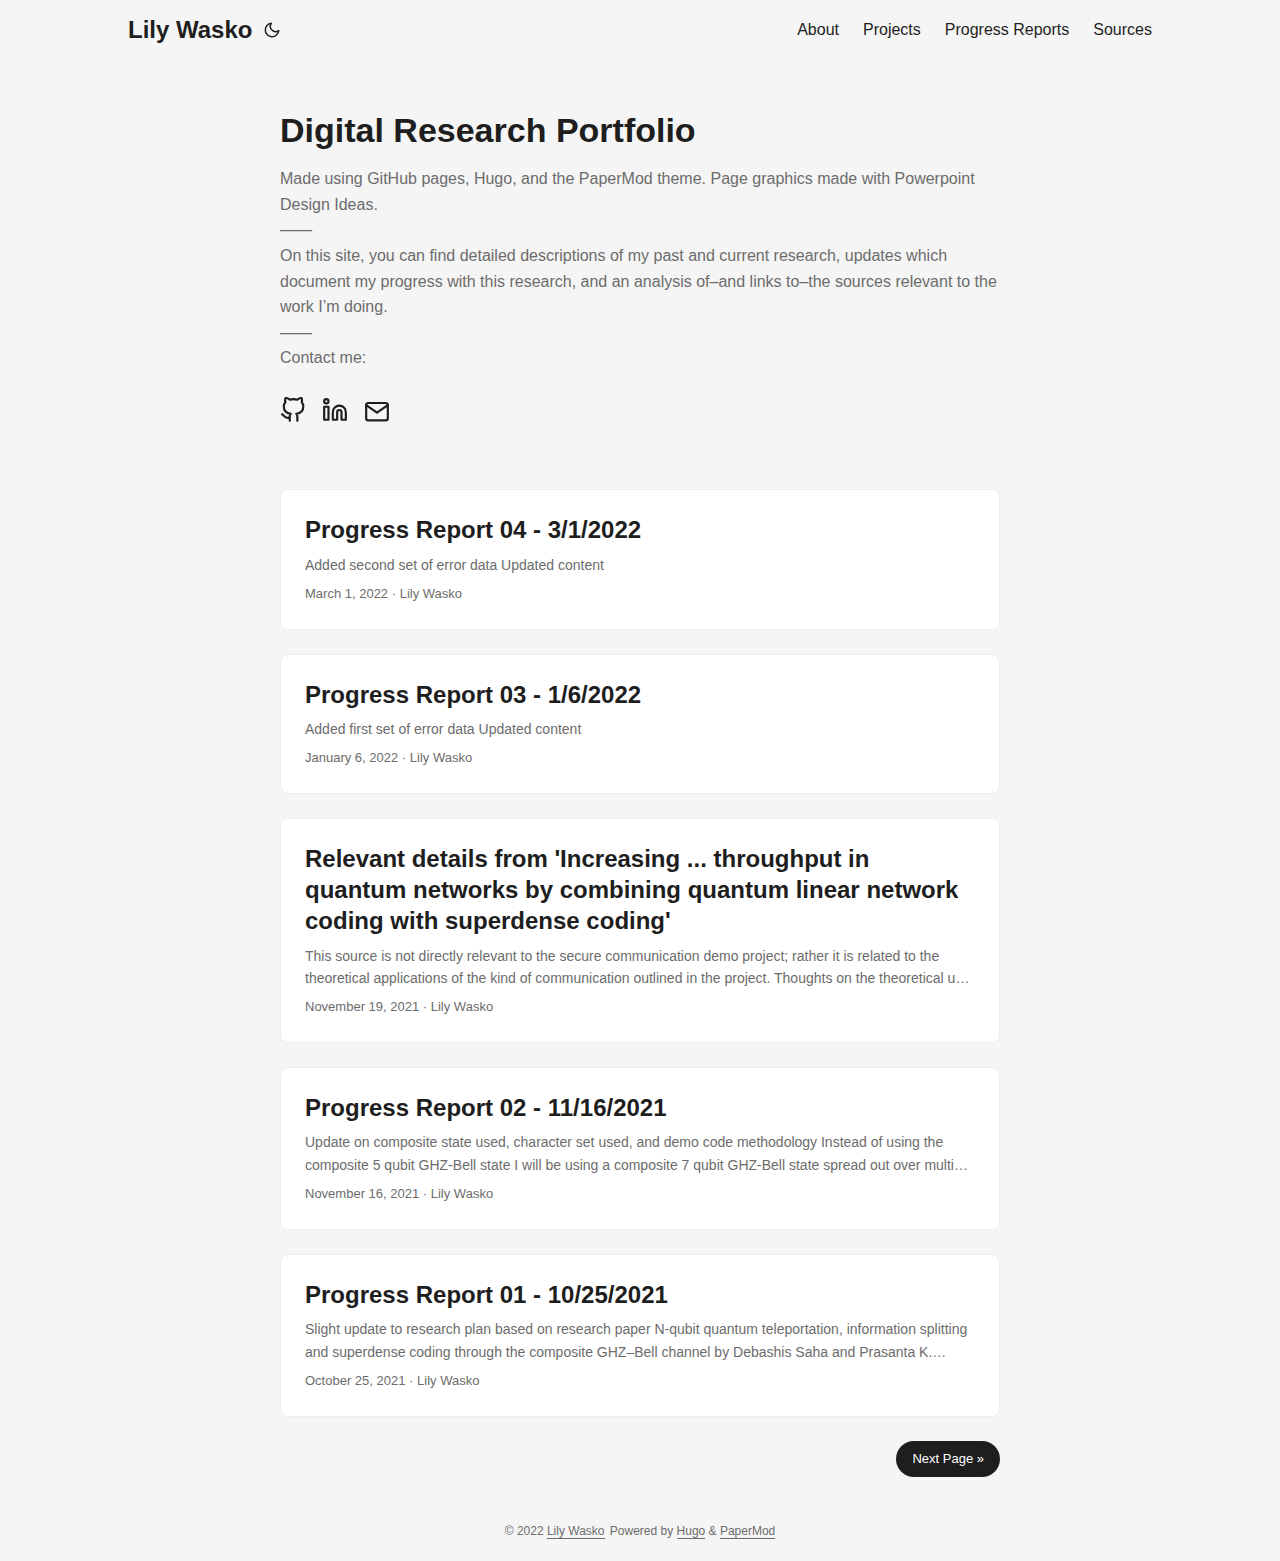
==== commit 49ade6d6: "version 6.1" ====
--- a/index.html
+++ b/index.html
@@ -152,6 +152,19 @@
 
 <article class="post-entry"> 
   <header class="entry-header">
+    <h2>Progress Report 04 - 3/1/2022
+    </h2>
+  </header>
+  <section class="entry-content">
+    <p>Added second set of error data
+Updated content</p>
+  </section>
+  <footer class="entry-footer"><span title='2022-03-01 00:00:00 +0000 UTC'>March 1, 2022</span>&nbsp;·&nbsp;Lily Wasko</footer>
+  <a class="entry-link" aria-label="post link to Progress Report 04 - 3/1/2022" href="https://8-bit-confusion.github.io/en/progress-reports/3-1-2022/"></a>
+</article>
+
+<article class="post-entry"> 
+  <header class="entry-header">
     <h2>Progress Report 03 - 1/6/2022
     </h2>
   </header>
@@ -209,18 +222,6 @@
   </section>
   <footer class="entry-footer"><span title='2021-10-25 00:00:00 +0000 UTC'>October 25, 2021</span>&nbsp;·&nbsp;Lily Wasko</footer>
   <a class="entry-link" aria-label="post link to Progress Report 01 - 10/25/2021" href="https://8-bit-confusion.github.io/en/progress-reports/10-25-2021/"></a>
-</article>
-
-<article class="post-entry"> 
-  <header class="entry-header">
-    <h2>Relevant details from &#39;N-qubit ... superdense coding through the composite GHZ–Bell channel&#39;
-    </h2>
-  </header>
-  <section class="entry-content">
-    <p>This source is relevant to Secure Communication with GHZ 5.</p>
-  </section>
-  <footer class="entry-footer"><span title='2021-10-25 00:00:00 +0000 UTC'>October 25, 2021</span>&nbsp;·&nbsp;Lily Wasko</footer>
-  <a class="entry-link" aria-label="post link to Relevant details from &#39;N-qubit ... superdense coding through the composite GHZ–Bell channel&#39;" href="https://8-bit-confusion.github.io/en/sources/d-saha-and-p-panigrah/"></a>
 </article>
 <footer class="page-footer">
   <nav class="pagination">
